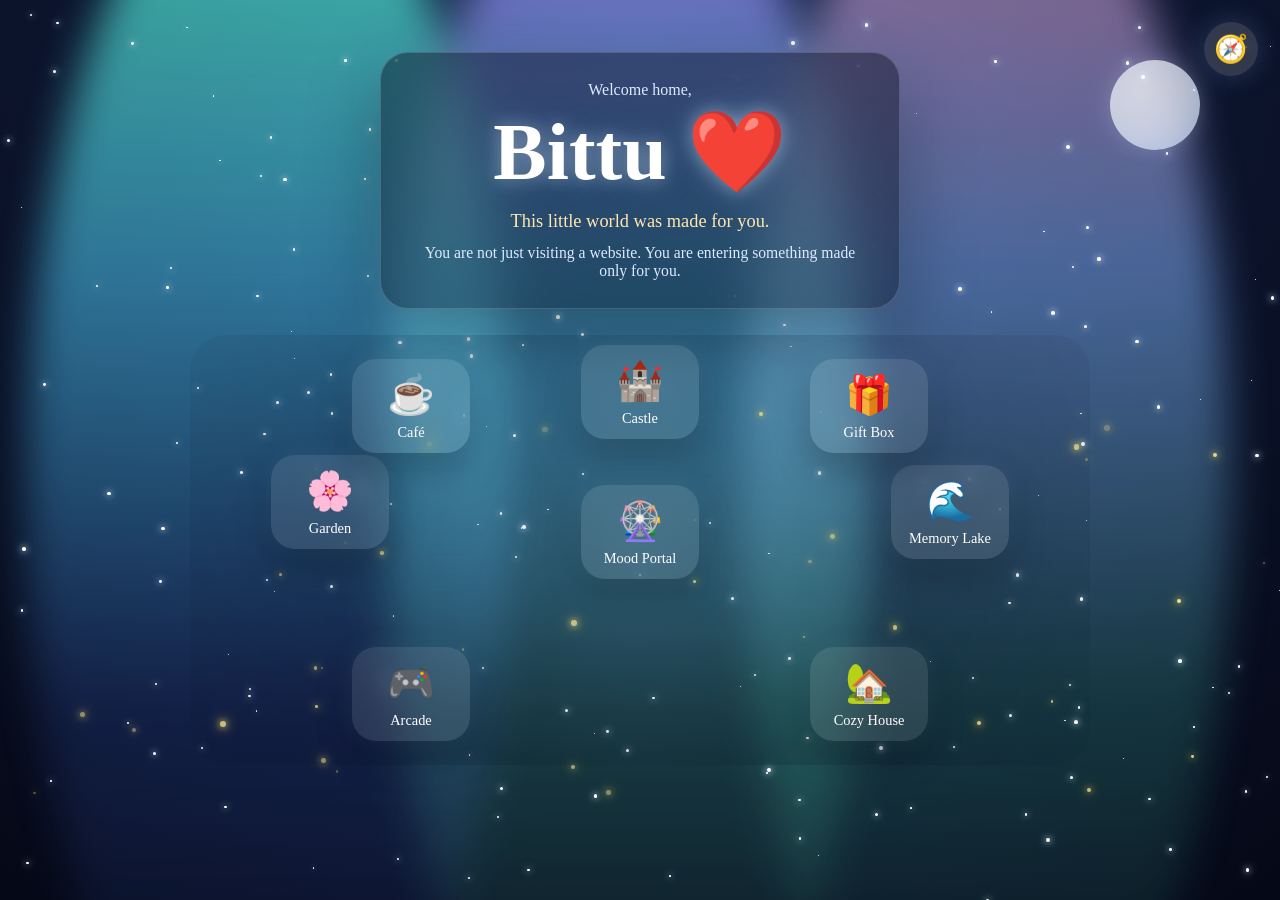
==== pages/home.html @ a9c6ef37 "Add files via upload" ====
<!DOCTYPE html>
<html lang="en">

<head>

    <meta charset="UTF-8">

    <meta name="viewport" content="width=device-width, initial-scale=1.0">

    <title>Bittu's World - Home</title>

    <link rel="stylesheet" href="../css/home.css">

</head>

<body>

    <!-- Sky Background -->

    <div id="sky">

        <div id="aurora">

            <div class="aurora ribbon1"></div>
            <div class="aurora ribbon2"></div>
            <div class="aurora ribbon3"></div>

        </div>

        <div id="stars"></div>

        <div class="moon"></div>

        <div id="clouds"></div>

        <div id="fireflies"></div>

    </div>

    <!-- Main World -->

    <main id="world">

        <section class="welcome-panel">

            <p class="small-text">Welcome home,</p>

            <h1>Bittu ❤️</h1>

            <p class="main-message">
                This little world was made for you.
            </p>

            <p class="sub-message" id="dailyMessage">
                Loading today's message...
            </p>

        </section>

        <!-- World Map -->

        <section class="world-map">

            <button class="world-place castle" data-place="Our Story">
                <span>🏰</span>
                <p>Castle</p>
            </button>

            <button class="world-place mood" data-place="Mood Portal">
                <span>🎡</span>
                <p>Mood Portal</p>
            </button>

            <button class="world-place garden" data-place="Coupon Garden">
                <span>🌸</span>
                <p>Garden</p>
            </button>

            <button class="world-place lake" data-place="Memory Lake">
                <span>🌊</span>
                <p>Memory Lake</p>
            </button>

            <button class="world-place arcade" data-place="Game Arcade">
                <span>🎮</span>
                <p>Arcade</p>
            </button>

            <button class="world-place house" data-place="Comfort House">
                <span>🏡</span>
                <p>Cozy House</p>
            </button>

            <button class="world-place cafe" data-place="Charni Road Café">
                <span>☕</span>
                <p>Café</p>
            </button>

            <button class="world-place gift" data-place="Gift Box">
                <span>🎁</span>
                <p>Gift Box</p>
            </button>

        </section>

        <!-- Compass Menu Button -->

        <button id="mapButton">
            🧭
        </button>

        <!-- Compass Menu -->

        <section id="compassMenu">

            <div class="map-card">

                <button id="closeMap">×</button>

                <h2>🧭 Bittu's Map</h2>

                <div class="map-list">

                    <p><span>🏰</span> Castle — Our Story</p>
                    <p><span>🎡</span> Mood Portal — How are you feeling?</p>
                    <p><span>🌸</span> Garden — Coupons and surprises</p>
                    <p><span>🌊</span> Memory Lake — Photos and memories</p>
                    <p><span>🎮</span> Arcade — Mini games</p>
                    <p><span>🏡</span> Cozy House — Comfort corner</p>
                    <p><span>☕</span> Café — Charni Road memories</p>
                    <p><span>🎁</span> Gift Box — Random surprises</p>

                </div>

            </div>

        </section>

        <!-- Info Toast -->

        <div id="toast"></div>

    </main>
    <script src="../js/hubbyEngine.js"></script>

    <script src="../js/skyEngine.js"></script>

    <script src="../js/home.js"></script>

</body>

</html>
---- css/home.css ----
/* =========================================================
   BITTU'S WORLD
   Home World
========================================================= */

:root{
    --night-1:#050816;
    --night-2:#0D1630;
    --night-3:#1A2E55;
    --blue:#8EC5FF;
    --gold:#FFD77B;
    --pink:#FFB7D5;
    --glass:rgba(8,15,32,.55);
}

*{
    margin:0;
    padding:0;
    box-sizing:border-box;
}

html,
body{
    width:100%;
    min-height:100%;
}

body{
    overflow:hidden;
    font-family:Georgia,serif;
    background:
        radial-gradient(circle at top,
        var(--night-3),
        var(--night-2) 45%,
        var(--night-1));
    color:white;
}

/* SKY */

#sky{
    position:fixed;
    inset:0;
    overflow:hidden;
}

#stars,
#aurora,
#clouds,
#fireflies{
    position:absolute;
    inset:0;
}

.moon{
    position:absolute;
    width:90px;
    height:90px;
    border-radius:50%;
    top:60px;
    right:80px;
    background:
        radial-gradient(circle at 35% 35%,
        #fff,
        #eef5ff,
        #c9dfff);
    box-shadow:
        0 0 20px rgba(255,255,255,.22),
        0 0 45px rgba(150,190,255,.15);
    opacity:.72;
    animation:moonFloat 8s ease-in-out infinite;
    z-index:5;
}

@keyframes moonFloat{
    0%{ transform:translateY(0); }
    50%{ transform:translateY(-8px); }
    100%{ transform:translateY(0); }
}

/* AURORA */

#aurora{
    pointer-events:none;
    z-index:2;
}

.aurora{
    position:absolute;
    top:-18%;
    width:38vw;
    height:145vh;
    border-radius:50%;
    filter:blur(20px);
    opacity:.82;
    mix-blend-mode:screen;
    transform-origin:top center;
}

.ribbon1{
    left:2%;
    background:linear-gradient(
        to bottom,
        rgba(85,255,210,.85),
        rgba(80,210,255,.62),
        rgba(70,120,255,.20),
        transparent
    );
    animation:auroraDance1 9s ease-in-out infinite;
}

.ribbon2{
    left:30%;
    background:linear-gradient(
        to bottom,
        rgba(180,130,255,.82),
        rgba(90,210,255,.65),
        rgba(90,255,200,.22),
        transparent
    );
    animation:auroraDance2 11s ease-in-out infinite;
}

.ribbon3{
    left:58%;
    background:linear-gradient(
        to bottom,
        rgba(255,160,210,.68),
        rgba(130,180,255,.62),
        rgba(85,255,215,.20),
        transparent
    );
    animation:auroraDance3 13s ease-in-out infinite;
}

@keyframes auroraDance1{
    0%{ transform:skewX(-8deg) rotate(-4deg); }
    50%{ transform:skewX(7deg) rotate(4deg); }
    100%{ transform:skewX(-8deg) rotate(-4deg); }
}

@keyframes auroraDance2{
    0%{ transform:skewX(7deg) rotate(5deg); }
    50%{ transform:skewX(-6deg) rotate(-5deg); }
    100%{ transform:skewX(7deg) rotate(5deg); }
}

@keyframes auroraDance3{
    0%{ transform:skewX(-6deg) rotate(3deg); }
    50%{ transform:skewX(6deg) rotate(-3deg); }
    100%{ transform:skewX(-6deg) rotate(3deg); }
}

/* STARS */

.star{
    position:absolute;
    background:white;
    border-radius:50%;
    box-shadow:
        0 0 6px white,
        0 0 12px #8EC5FF;
    animation:twinkle 3s infinite ease-in-out;
    z-index:4;
}

@keyframes twinkle{
    0%{
        opacity:.25;
        transform:scale(.65);
    }
    50%{
        opacity:1;
        transform:scale(1.35);
    }
    100%{
        opacity:.25;
        transform:scale(.65);
    }
}

.shooting-star{
    position:absolute;
    top:18%;
    left:-250px;
    width:220px;
    height:2px;
    background:linear-gradient(
        to right,
        rgba(255,255,255,0),
        white
    );
    box-shadow:
        0 0 10px white,
        0 0 20px #8EC5FF,
        0 0 35px #8EC5FF;
    transform:rotate(-25deg);
    animation:shoot 2s linear forwards;
    z-index:8;
}

@keyframes shoot{
    from{
        transform:translateX(0) rotate(-25deg);
        opacity:0;
    }
    10%{ opacity:1; }
    to{
        transform:translateX(1800px) rotate(-25deg);
        opacity:0;
    }
}

/* CLOUDS */

#clouds{
    pointer-events:none;
    overflow:hidden;
    z-index:6;
}

.cloud{
    position:absolute;
    background:rgba(255,255,255,.26);
    border-radius:100px;
    filter:blur(12px);
    animation-name:floatCloud;
    animation-timing-function:linear;
    animation-fill-mode:forwards;
}

.cloud::before,
.cloud::after{
    content:"";
    position:absolute;
    background:inherit;
    border-radius:50%;
}

.cloud::before{
    width:70%;
    height:130%;
    left:18%;
    top:-55%;
}

.cloud::after{
    width:45%;
    height:90%;
    left:58%;
    top:-35%;
}

@keyframes floatCloud{
    from{ transform:translateX(0); }
    to{ transform:translateX(var(--travel)); }
}

/* FIREFLIES */

#fireflies{
    pointer-events:none;
    overflow:hidden;
    z-index:9;
}

.firefly{
    position:absolute;
    width:4px;
    height:4px;
    border-radius:50%;
    background:#FFE88B;
    box-shadow:
        0 0 6px #FFE88B,
        0 0 12px #FFD54F,
        0 0 18px rgba(255,230,120,.7);
    animation-name:fireflyFloat;
    animation-timing-function:ease-in-out;
    animation-iteration-count:infinite;
}

@keyframes fireflyFloat{
    0%{
        transform:translate(0,0) scale(1);
        opacity:.35;
    }
    25%{
        transform:translate(20px,-18px) scale(1.2);
        opacity:1;
    }
    50%{
        transform:translate(-15px,-35px) scale(.85);
        opacity:.55;
    }
    75%{
        transform:translate(30px,-12px) scale(1.1);
        opacity:1;
    }
    100%{
        transform:translate(0,0) scale(1);
        opacity:.4;
    }
}

/* WORLD */

#world{
    position:relative;
    z-index:30;
    width:100%;
    min-height:100vh;
    padding:32px;
}

.welcome-panel{
    width:min(92vw,520px);
    margin:20px auto 0;
    padding:28px;
    text-align:center;
    border-radius:28px;
    background:rgba(8,15,32,.45);
    backdrop-filter:blur(18px);
    border:1px solid rgba(255,255,255,.16);
    box-shadow:
        0 25px 70px rgba(0,0,0,.35),
        0 0 45px rgba(142,197,255,.12);
    animation:fadeDown 1.2s ease forwards;
}

.small-text{
    color:#DCEAFF;
    font-size:1rem;
}

.welcome-panel h1{
    margin:6px 0 12px;
    font-size:clamp(2.8rem,8vw,5rem);
    text-shadow:
        0 0 18px rgba(255,255,255,.35),
        0 0 34px rgba(142,197,255,.28);
}

.main-message{
    font-size:1.15rem;
    color:#FFE6B0;
    margin-bottom:12px;
}

.sub-message{
    color:#DCEAFF;
    font-size:.98rem;
}

/* MAP */

.world-map{
    position:relative;
    width:min(94vw,900px);
    height:430px;
    margin:26px auto 0;
    border-radius:36px;
    background:
        radial-gradient(circle at center,
        rgba(142,197,255,.12),
        rgba(8,15,32,.15),
        rgba(8,15,32,.05));
    animation:fadeUp 1.4s ease forwards;
}

.world-place{
    position:absolute;
    width:118px;
    height:94px;
    border:none;
    border-radius:24px;
    background:rgba(255,255,255,.11);
    backdrop-filter:blur(10px);
    color:white;
    cursor:pointer;
    box-shadow:
        0 15px 35px rgba(0,0,0,.25),
        0 0 24px rgba(142,197,255,.12);
    transition:.25s;
    font-family:Georgia,serif;
}

.world-place span{
    display:block;
    font-size:2.4rem;
    margin-bottom:6px;
}

.world-place p{
    font-size:.9rem;
}

.world-place:hover{
    transform:translateY(-7px) scale(1.05);
    box-shadow:
        0 20px 42px rgba(0,0,0,.3),
        0 0 35px rgba(255,215,123,.35);
}

.castle{ top:10px; left:50%; transform:translateX(-50%); }
.mood{ top:150px; left:50%; transform:translateX(-50%); }
.garden{ top:120px; left:9%; }
.lake{ top:130px; right:9%; }
.arcade{ bottom:24px; left:18%; }
.house{ bottom:24px; right:18%; }
.cafe{ top:24px; left:18%; }
.gift{ top:24px; right:18%; }

.castle:hover,
.mood:hover{
    transform:translateX(-50%) translateY(-7px) scale(1.05);
}

/* COMPASS */

#mapButton{
    position:fixed;
    top:22px;
    right:22px;
    z-index:45;
    width:54px;
    height:54px;
    border:none;
    border-radius:50%;
    background:rgba(255,255,255,.16);
    backdrop-filter:blur(14px);
    color:white;
    font-size:1.7rem;
    cursor:pointer;
    box-shadow:0 0 28px rgba(142,197,255,.22);
}

#compassMenu{
    position:fixed;
    inset:0;
    z-index:60;
    display:none;
    justify-content:center;
    align-items:center;
    padding:20px;
    background:rgba(0,0,0,.45);
}

#compassMenu.active{
    display:flex;
}

.map-card{
    position:relative;
    width:min(92vw,520px);
    padding:32px;
    border-radius:28px;
    background:
        linear-gradient(145deg,
        #FFF4DC,
        #EFD7AB);
    color:#3D2414;
    box-shadow:
        0 30px 90px rgba(0,0,0,.45),
        0 0 55px rgba(255,215,123,.28);
    animation:mapOpen .45s ease forwards;
}

#closeMap{
    position:absolute;
    top:14px;
    right:16px;
    border:none;
    background:transparent;
    color:#3D2414;
    font-size:2rem;
    cursor:pointer;
}

.map-card h2{
    margin-bottom:20px;
    text-align:center;
}

.map-list p{
    margin:12px 0;
    font-size:1rem;
}

.map-list span{
    display:inline-block;
    width:34px;
}

/* TOAST */

#toast{
    position:fixed;
    left:50%;
    bottom:28px;
    transform:translateX(-50%) translateY(30px);
    padding:14px 22px;
    border-radius:999px;
    background:rgba(8,15,32,.72);
    backdrop-filter:blur(14px);
    border:1px solid rgba(255,255,255,.15);
    color:white;
    opacity:0;
    pointer-events:none;
    z-index:80;
    transition:.3s;
}

#toast.show{
    opacity:1;
    transform:translateX(-50%) translateY(0);
}

/* ANIMATIONS */

@keyframes fadeDown{
    from{
        opacity:0;
        transform:translateY(-24px);
    }
    to{
        opacity:1;
        transform:translateY(0);
    }
}

@keyframes fadeUp{
    from{
        opacity:0;
        transform:translateY(35px);
    }
    to{
        opacity:1;
        transform:translateY(0);
    }
}

@keyframes mapOpen{
    from{
        opacity:0;
        transform:scale(.92);
    }
    to{
        opacity:1;
        transform:scale(1);
    }
}

/* MOBILE */

@media(max-width:700px){

    body{
        overflow:auto;
    }

    #world{
        padding:20px;
    }

    .moon{
        width:70px;
        height:70px;
        top:45px;
        right:35px;
    }

    .world-map{
        height:auto;
        display:grid;
        grid-template-columns:repeat(2,1fr);
        gap:14px;
        margin-top:24px;
        padding:18px;
    }

    .world-place{
        position:static;
        width:100%;
        height:96px;
        transform:none !important;
    }

    .world-place:hover{
        transform:translateY(-4px) scale(1.02) !important;
    }

}
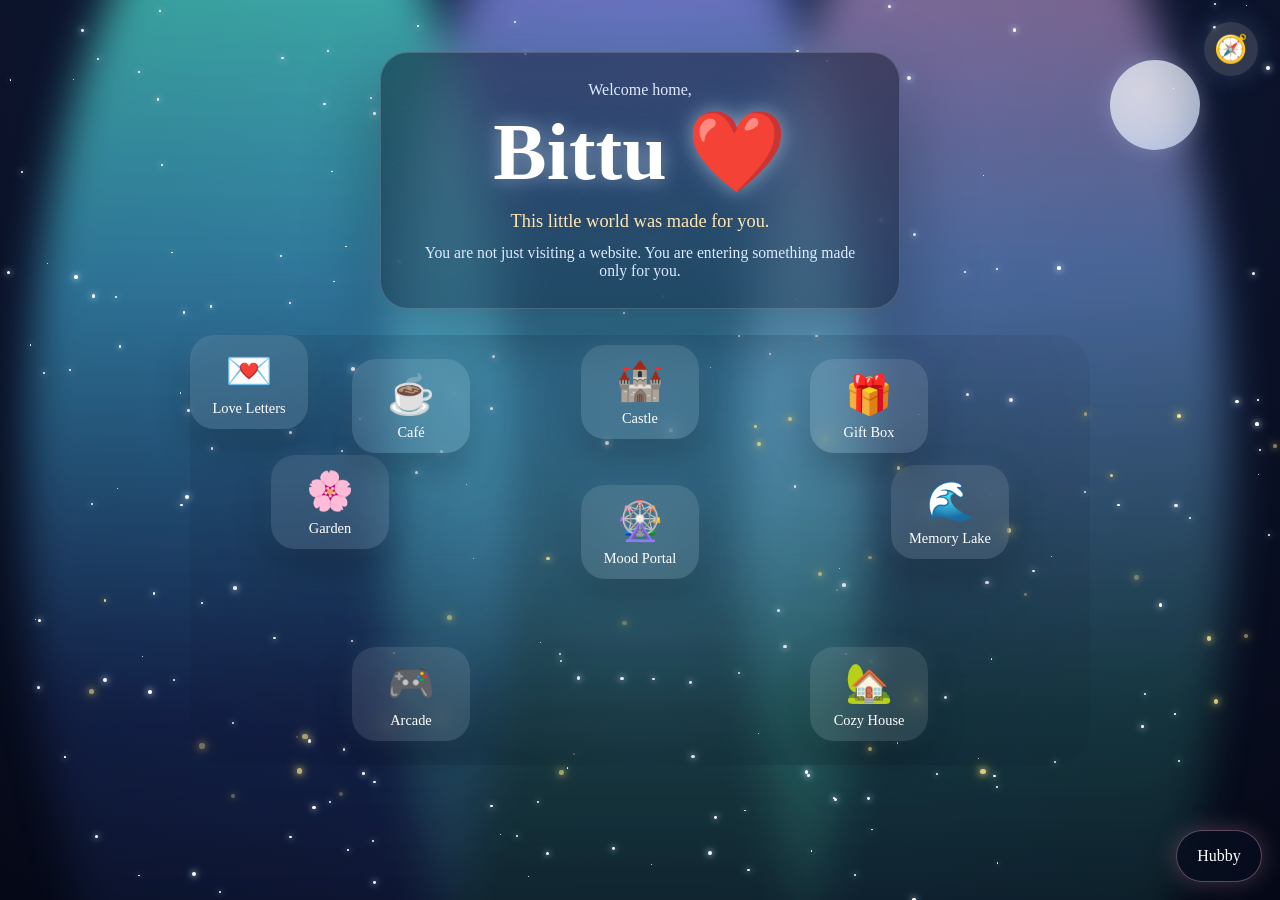
==== commit f1dc0605: "love ltters added" ====
--- a/pages/home.html
+++ b/pages/home.html
@@ -100,6 +100,13 @@
                 <span>🎁</span>
                 <p>Gift Box</p>
             </button>
+            <button class="world-place letters" data-place="Love Letters">
+
+    <span>💌</span>
+
+    <p>Love Letters</p>
+
+</button>
 
         </section>
 
